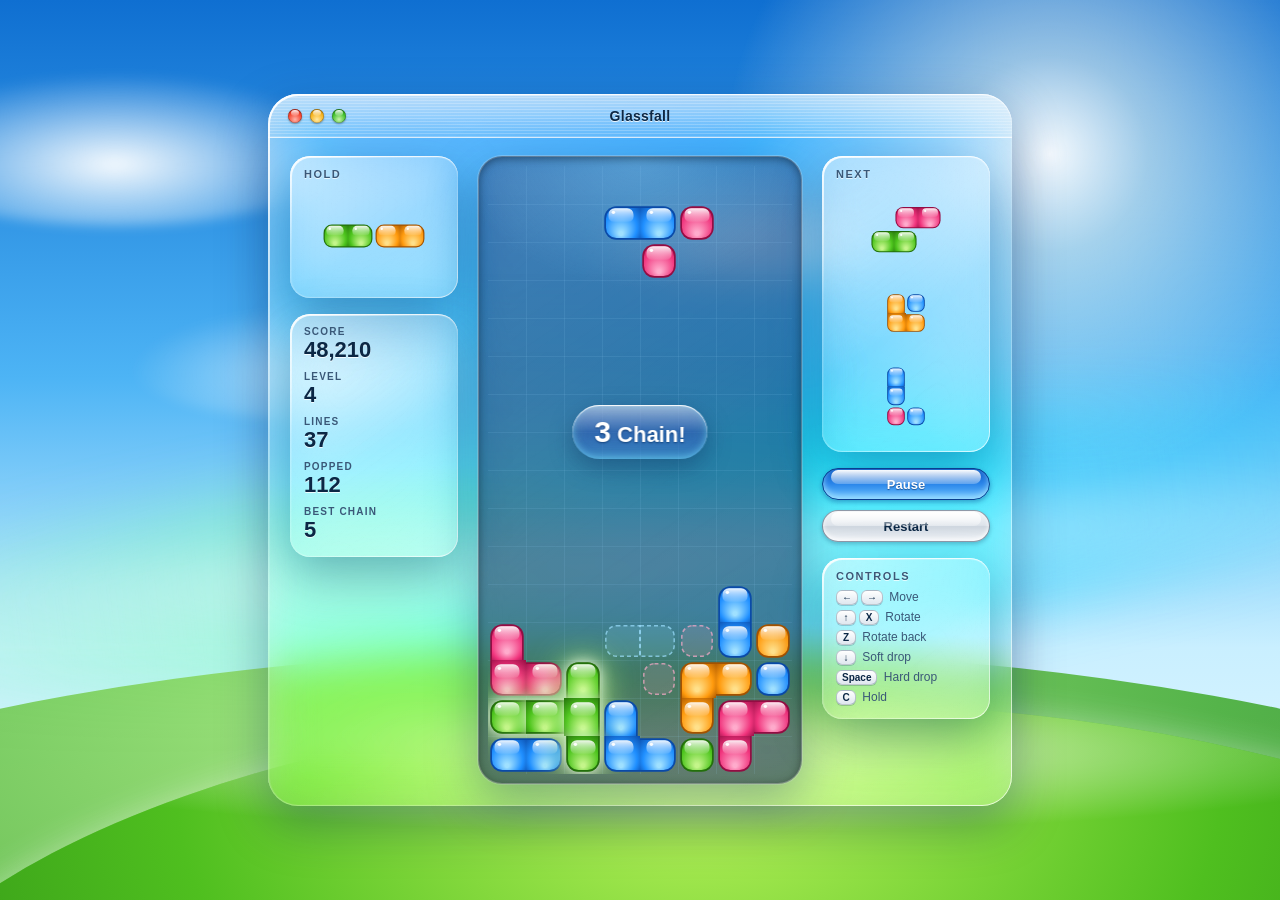
==== glassfall/index.html @ 0897be7c "Glassfall checkpoint 1: design notes and static visual mockup Co-Authored-By: Claude Opus 5.5 <norep" ====
<!DOCTYPE html>
<html lang="en">
<head>
  <meta charset="utf-8">
  <meta name="viewport" content="width=device-width, initial-scale=1, viewport-fit=cover">
  <title>Glassfall</title>
  <meta name="description" content="A glossy falling-block puzzle mixing Tetris lines with Puyo Puyo colour chains.">
  <link rel="stylesheet" href="css/styles.css">
</head>
<body>
  <!-- Frutiger Aero backdrop -->
  <div class="scenery" aria-hidden="true">
    <div class="sun"></div>
    <div class="cloud c1"></div>
    <div class="cloud c2"></div>
    <div class="cloud c3"></div>
    <div class="aurora a1"></div>
    <div class="aurora a2"></div>
    <div class="hill back"></div>
    <div class="hill front"></div>
    <div class="bubbles" id="bubbles"></div>
  </div>

  <main class="window glass" aria-label="Glassfall">
    <header class="titlebar">
      <div class="traffic" aria-hidden="true">
        <span class="light red"></span>
        <span class="light yellow"></span>
        <span class="light green"></span>
      </div>
      <h1>Glassfall</h1>
    </header>

    <div class="content">
      <aside class="side left">
        <section class="panel glass">
          <h2>Hold</h2>
          <canvas id="hold" class="preview"></canvas>
        </section>
        <section class="panel glass stats">
          <dl>
            <div><dt>Score</dt><dd id="score">48,210</dd></div>
            <div><dt>Level</dt><dd id="level">4</dd></div>
            <div><dt>Lines</dt><dd id="lines">37</dd></div>
            <div><dt>Popped</dt><dd id="popped">112</dd></div>
            <div><dt>Best chain</dt><dd id="best-chain">5</dd></div>
          </dl>
        </section>
      </aside>

      <div class="well">
        <canvas id="board"></canvas>
        <div class="chain-badge" id="chain-badge"><span class="n">3</span> Chain!</div>
      </div>

      <aside class="side right">
        <section class="panel glass">
          <h2>Next</h2>
          <canvas id="next" class="preview tall"></canvas>
        </section>
        <div class="buttons">
          <button class="aqua-btn primary" type="button">Pause</button>
          <button class="aqua-btn" type="button">Restart</button>
        </div>
        <section class="panel glass keys">
          <h2>Controls</h2>
          <ul>
            <li><kbd>←</kbd><kbd>→</kbd> Move</li>
            <li><kbd>↑</kbd><kbd>X</kbd> Rotate</li>
            <li><kbd>Z</kbd> Rotate back</li>
            <li><kbd>↓</kbd> Soft drop</li>
            <li><kbd>Space</kbd> Hard drop</li>
            <li><kbd>C</kbd> Hold</li>
          </ul>
        </section>
      </aside>
    </div>
  </main>

  <script src="js/render.js"></script>
  <script src="js/mockup.js"></script>
</body>
</html>
---- glassfall/css/styles.css ----
/* Glassfall — Aqua × Frutiger Aero × Liquid Glass */

:root {
  --ink: #0b2745;
  --ink-soft: #3a5878;
  --sky-top: #0f6fd1;
  --sky-mid: #4db4f5;
  --sky-low: #c9efff;
  --grass-hi: #b8f25a;
  --grass: #4fbf1f;
  --grass-deep: #1f7a12;
  --glass-fill: rgba(255, 255, 255, 0.22);
  --glass-fill-strong: rgba(255, 255, 255, 0.42);
  --glass-rim: rgba(255, 255, 255, 0.65);
  --well-fill: rgba(4, 28, 66, 0.58);
  --shadow: 0 18px 50px rgba(0, 38, 92, 0.35);
  --font: "Lucida Grande", "Lucida Sans Unicode", "Lucida Sans", "Helvetica Neue", Helvetica, Arial, sans-serif;
  --cell: 34px;
  --cols: 8;
  --rows: 16;
}

* { box-sizing: border-box; }

html, body {
  margin: 0;
  min-height: 100%;
}

body {
  font-family: var(--font);
  color: var(--ink);
  background: linear-gradient(180deg, var(--sky-top) 0%, var(--sky-mid) 42%, var(--sky-low) 72%, #eafaff 100%);
  min-height: 100vh;
  min-height: 100dvh;
  display: grid;
  place-items: center;
  padding: 24px 16px;
  overflow-x: hidden;
  -webkit-font-smoothing: antialiased;
}

/* ───────────────────────── Scenery ───────────────────────── */

.scenery {
  position: fixed;
  inset: 0;
  overflow: hidden;
  pointer-events: none;
  z-index: 0;
}

.sun {
  position: absolute;
  top: -18vmax;
  right: -12vmax;
  width: 60vmax;
  height: 60vmax;
  border-radius: 50%;
  background: radial-gradient(circle, rgba(255, 255, 255, 0.95) 0%, rgba(255, 255, 240, 0.55) 18%, rgba(255, 255, 255, 0) 60%);
}

.cloud {
  position: absolute;
  border-radius: 50%;
  background: radial-gradient(ellipse at 50% 60%, rgba(255, 255, 255, 0.95), rgba(255, 255, 255, 0) 70%);
  filter: blur(6px);
  animation: drift 90s linear infinite;
}
.cloud.c1 { top: 8%;  left: -10%; width: 38vw; height: 12vw; }
.cloud.c2 { top: 20%; left: 45%;  width: 26vw; height: 8vw;  animation-duration: 120s; opacity: 0.8; }
.cloud.c3 { top: 34%; left: 10%;  width: 30vw; height: 9vw;  animation-duration: 150s; opacity: 0.6; }

@keyframes drift {
  from { transform: translateX(-10vw); }
  to   { transform: translateX(30vw); }
}

.aurora {
  position: absolute;
  left: -20%;
  width: 140%;
  height: 26vh;
  border-radius: 50%;
  filter: blur(28px);
  mix-blend-mode: screen;
  opacity: 0.7;
}
.aurora.a1 {
  top: 48%;
  background: linear-gradient(90deg, rgba(0, 255, 200, 0), rgba(120, 255, 180, 0.8) 35%, rgba(0, 210, 255, 0.7) 65%, rgba(0, 255, 200, 0));
  transform: rotate(-7deg);
}
.aurora.a2 {
  top: 58%;
  background: linear-gradient(90deg, rgba(255, 255, 255, 0), rgba(255, 255, 255, 0.85) 50%, rgba(255, 255, 255, 0));
  transform: rotate(-4deg);
  height: 8vh;
}

.hill {
  position: absolute;
  left: 50%;
  border-radius: 50%;
  transform: translateX(-50%);
}
.hill.back {
  bottom: -62vh;
  width: 190vw;
  height: 90vh;
  background: radial-gradient(ellipse at 40% 8%, #9be36a 0%, #3fa92a 40%, #17651a 80%);
  opacity: 0.85;
}
.hill.front {
  bottom: -70vh;
  width: 150vw;
  height: 92vh;
  left: 62%;
  background:
    radial-gradient(ellipse 55% 14% at 45% 6%, rgba(255, 255, 255, 0.7), rgba(255, 255, 255, 0) 70%),
    radial-gradient(ellipse at 45% 10%, var(--grass-hi) 0%, var(--grass) 35%, var(--grass-deep) 75%);
  box-shadow: 0 -2px 30px rgba(255, 255, 255, 0.35);
}

.bubbles span {
  position: absolute;
  bottom: -80px;
  border-radius: 50%;
  background:
    radial-gradient(circle at 32% 28%, rgba(255, 255, 255, 0.95) 0 8%, rgba(255, 255, 255, 0) 16%),
    radial-gradient(circle at 50% 50%, rgba(255, 255, 255, 0) 58%, rgba(190, 240, 255, 0.35) 72%, rgba(255, 255, 255, 0.85) 100%);
  box-shadow: inset -3px -5px 10px rgba(120, 200, 255, 0.25);
  animation: rise linear infinite;
}

@keyframes rise {
  0%   { transform: translate(0, 0) scale(0.9); opacity: 0; }
  10%  { opacity: 1; }
  50%  { transform: translate(18px, -55vh) scale(1); }
  90%  { opacity: 1; }
  100% { transform: translate(-12px, -115vh) scale(1.05); opacity: 0; }
}

/* ───────────────────────── Liquid Glass ───────────────────────── */

.glass {
  position: relative;
  background: linear-gradient(145deg, rgba(255, 255, 255, 0.42), rgba(255, 255, 255, 0.14) 55%, rgba(255, 255, 255, 0.24));
  -webkit-backdrop-filter: blur(22px) saturate(170%);
  backdrop-filter: blur(22px) saturate(170%);
  box-shadow:
    var(--shadow),
    inset 0 1px 1px rgba(255, 255, 255, 0.9),
    inset 0 -1px 1px rgba(255, 255, 255, 0.25);
}

/* Specular rim: bright at top-left and bottom-right, fading between. */
.glass::after {
  content: "";
  position: absolute;
  inset: 0;
  border-radius: inherit;
  padding: 1.5px;
  background: linear-gradient(135deg, rgba(255, 255, 255, 0.95), rgba(255, 255, 255, 0.15) 30%, rgba(255, 255, 255, 0.05) 60%, rgba(255, 255, 255, 0.7));
  -webkit-mask: linear-gradient(#000 0 0) content-box, linear-gradient(#000 0 0);
  -webkit-mask-composite: xor;
  mask: linear-gradient(#000 0 0) content-box exclude, linear-gradient(#000 0 0);
  pointer-events: none;
}

/* ───────────────────────── Window ───────────────────────── */

.window {
  position: relative;
  z-index: 1;
  border-radius: 30px;
  padding: 0 22px 22px;
  max-width: 100%;
}

.titlebar {
  position: relative;
  display: flex;
  align-items: center;
  justify-content: center;
  height: 44px;
  margin: 0 -22px 18px;
  border-radius: 30px 30px 0 0;
  background:
    repeating-linear-gradient(180deg, rgba(255, 255, 255, 0.22) 0 1px, rgba(255, 255, 255, 0) 1px 3px),
    linear-gradient(180deg, rgba(255, 255, 255, 0.55), rgba(255, 255, 255, 0.12));
  border-bottom: 1px solid rgba(255, 255, 255, 0.45);
}

.titlebar h1 {
  margin: 0;
  font-size: 14px;
  font-weight: 700;
  letter-spacing: 0.02em;
  color: var(--ink);
  text-shadow: 0 1px 0 rgba(255, 255, 255, 0.8);
}

.traffic {
  position: absolute;
  left: 20px;
  display: flex;
  gap: 8px;
}

.light {
  width: 14px;
  height: 14px;
  border-radius: 50%;
  box-shadow: 0 1px 2px rgba(0, 0, 0, 0.35), inset 0 0 0 0.5px rgba(0, 0, 0, 0.35);
  position: relative;
}
.light::before {
  content: "";
  position: absolute;
  left: 3px;
  right: 3px;
  top: 1px;
  height: 6px;
  border-radius: 50%;
  background: linear-gradient(rgba(255, 255, 255, 0.95), rgba(255, 255, 255, 0.1));
}
.light.red    { background: radial-gradient(circle at 50% 75%, #ffb3a8, #f4442e 55%, #a3160a); }
.light.yellow { background: radial-gradient(circle at 50% 75%, #ffe9a3, #f6b21b 55%, #a36a00); }
.light.green  { background: radial-gradient(circle at 50% 75%, #c9f5a8, #3fbf2b 55%, #1c6e10); }

/* ───────────────────────── Layout ───────────────────────── */

.content {
  display: grid;
  grid-template-columns: 168px auto 168px;
  grid-template-areas: "left well right";
  gap: 20px;
  align-items: start;
}

.side { display: flex; flex-direction: column; gap: 16px; }
.side.left  { grid-area: left; }
.side.right { grid-area: right; }

.panel {
  border-radius: 20px;
  padding: 12px 14px 14px;
}

.panel h2 {
  margin: 0 0 8px;
  font-size: 11px;
  font-weight: 700;
  letter-spacing: 0.14em;
  text-transform: uppercase;
  color: var(--ink-soft);
  text-shadow: 0 1px 0 rgba(255, 255, 255, 0.7);
}

.preview {
  display: block;
  width: 100%;
  height: 96px;
}
.preview.tall { height: 250px; }

.stats dl { margin: 0; display: grid; gap: 8px; }
.stats dl > div { display: flex; flex-direction: column; }
.stats dt {
  font-size: 10px;
  font-weight: 700;
  letter-spacing: 0.12em;
  text-transform: uppercase;
  color: var(--ink-soft);
}
.stats dd {
  margin: 0;
  font-size: 22px;
  font-weight: 700;
  font-variant-numeric: tabular-nums;
  color: var(--ink);
  text-shadow: 0 1px 0 rgba(255, 255, 255, 0.8);
}

.keys ul {
  list-style: none;
  margin: 0;
  padding: 0;
  display: grid;
  gap: 5px;
  font-size: 12px;
  color: var(--ink-soft);
}
kbd {
  display: inline-block;
  min-width: 20px;
  padding: 1px 5px;
  margin-right: 3px;
  border-radius: 6px;
  font: 700 10px var(--font);
  text-align: center;
  color: var(--ink);
  background: linear-gradient(#ffffff, #dfe7ef);
  border: 1px solid rgba(11, 39, 69, 0.25);
  box-shadow: 0 1px 0 rgba(11, 39, 69, 0.2);
}

/* ───────────────────────── The well ───────────────────────── */

.well {
  grid-area: well;
  position: relative;
  padding: 10px;
  border-radius: 24px;
  background:
    radial-gradient(ellipse 80% 30% at 50% 0%, rgba(140, 220, 255, 0.35), rgba(140, 220, 255, 0) 70%),
    linear-gradient(180deg, rgba(10, 60, 130, 0.55), var(--well-fill));
  -webkit-backdrop-filter: blur(14px) saturate(160%);
  backdrop-filter: blur(14px) saturate(160%);
  box-shadow:
    var(--shadow),
    inset 0 2px 10px rgba(0, 0, 0, 0.45),
    inset 0 0 0 1px rgba(255, 255, 255, 0.35),
    0 0 0 1px rgba(255, 255, 255, 0.25);
}

#board {
  display: block;
  width: calc(var(--cell) * var(--cols));
  height: calc(var(--cell) * var(--rows));
  border-radius: 14px;
}

.chain-badge {
  position: absolute;
  left: 50%;
  top: 44%;
  transform: translate(-50%, -50%);
  padding: 10px 22px;
  border-radius: 999px;
  font-size: 22px;
  font-weight: 700;
  color: #fff;
  white-space: nowrap;
  text-shadow: 0 1px 2px rgba(0, 40, 90, 0.6);
  background: linear-gradient(180deg, rgba(255, 255, 255, 0.55), rgba(255, 255, 255, 0.12) 50%, rgba(120, 210, 255, 0.35));
  -webkit-backdrop-filter: blur(8px) saturate(200%);
  backdrop-filter: blur(8px) saturate(200%);
  box-shadow: 0 8px 24px rgba(0, 30, 80, 0.35), inset 0 1px 1px #fff, inset 0 -2px 6px rgba(120, 220, 255, 0.5);
}
.chain-badge .n { font-size: 30px; }

/* ───────────────────────── Aqua buttons ───────────────────────── */

.buttons { display: flex; flex-direction: column; gap: 10px; }

.aqua-btn {
  position: relative;
  overflow: hidden;
  height: 32px;
  padding: 0 22px;
  border-radius: 999px;
  border: 1px solid rgba(20, 40, 70, 0.45);
  font: 600 13px var(--font);
  color: var(--ink);
  cursor: pointer;
  background: linear-gradient(180deg, #f6f8fa 0%, #dde3ea 48%, #cfd7e0 52%, #f4f7fa 100%);
  box-shadow: 0 2px 4px rgba(0, 30, 70, 0.25), inset 0 -2px 4px rgba(255, 255, 255, 0.9);
}
.aqua-btn::before {
  content: "";
  position: absolute;
  left: 8px;
  right: 8px;
  top: 1px;
  height: 46%;
  border-radius: 999px;
  background: linear-gradient(180deg, rgba(255, 255, 255, 0.98), rgba(255, 255, 255, 0.25));
  pointer-events: none;
}
.aqua-btn.primary {
  color: #fff;
  text-shadow: 0 1px 1px rgba(0, 30, 80, 0.55);
  border-color: #0a3f8f;
  background: linear-gradient(180deg, #0b57c4 0%, #2a86ea 50%, #6cc2ff 100%);
  box-shadow: 0 2px 5px rgba(0, 50, 130, 0.4), inset 0 -3px 6px rgba(170, 230, 255, 0.8);
  animation: aqua-pulse 1.8s ease-in-out infinite;
}
.aqua-btn:active { filter: brightness(0.92); }
.aqua-btn:focus-visible { outline: 3px solid rgba(80, 180, 255, 0.8); outline-offset: 2px; }

@keyframes aqua-pulse {
  0%, 100% { filter: brightness(1) saturate(1); }
  50%      { filter: brightness(1.12) saturate(1.2); }
}

/* ───────────────────────── Small screens ───────────────────────── */

@media (max-width: 760px) {
  body { padding: 12px 8px; align-items: start; }
  .window { padding: 0 12px 14px; border-radius: 24px; }
  .titlebar { margin: 0 -12px 12px; border-radius: 24px 24px 0 0; height: 36px; }
  .traffic { left: 14px; }
  .content {
    grid-template-columns: 1fr 1fr;
    grid-template-areas:
      "left right"
      "well well";
    gap: 10px;
  }
  .well { justify-self: center; padding: 6px; border-radius: 18px; }
  .side { gap: 8px; }
  .panel { padding: 8px 10px; border-radius: 14px; }
  .preview, .preview.tall { height: 56px; }
  .stats dl { grid-template-columns: repeat(3, auto); gap: 2px 8px; }
  .stats dl > div:nth-child(n + 4) { display: none; }
  .stats dd { font-size: 15px; }
  .keys { display: none; }
  .buttons { flex-direction: row; }
  .aqua-btn { flex: 1; padding: 0 8px; height: 28px; font-size: 12px; }
  .chain-badge { font-size: 17px; }
  .chain-badge .n { font-size: 22px; }
}

@media (prefers-reduced-motion: reduce) {
  .cloud, .bubbles span, .aqua-btn.primary { animation: none; }
}
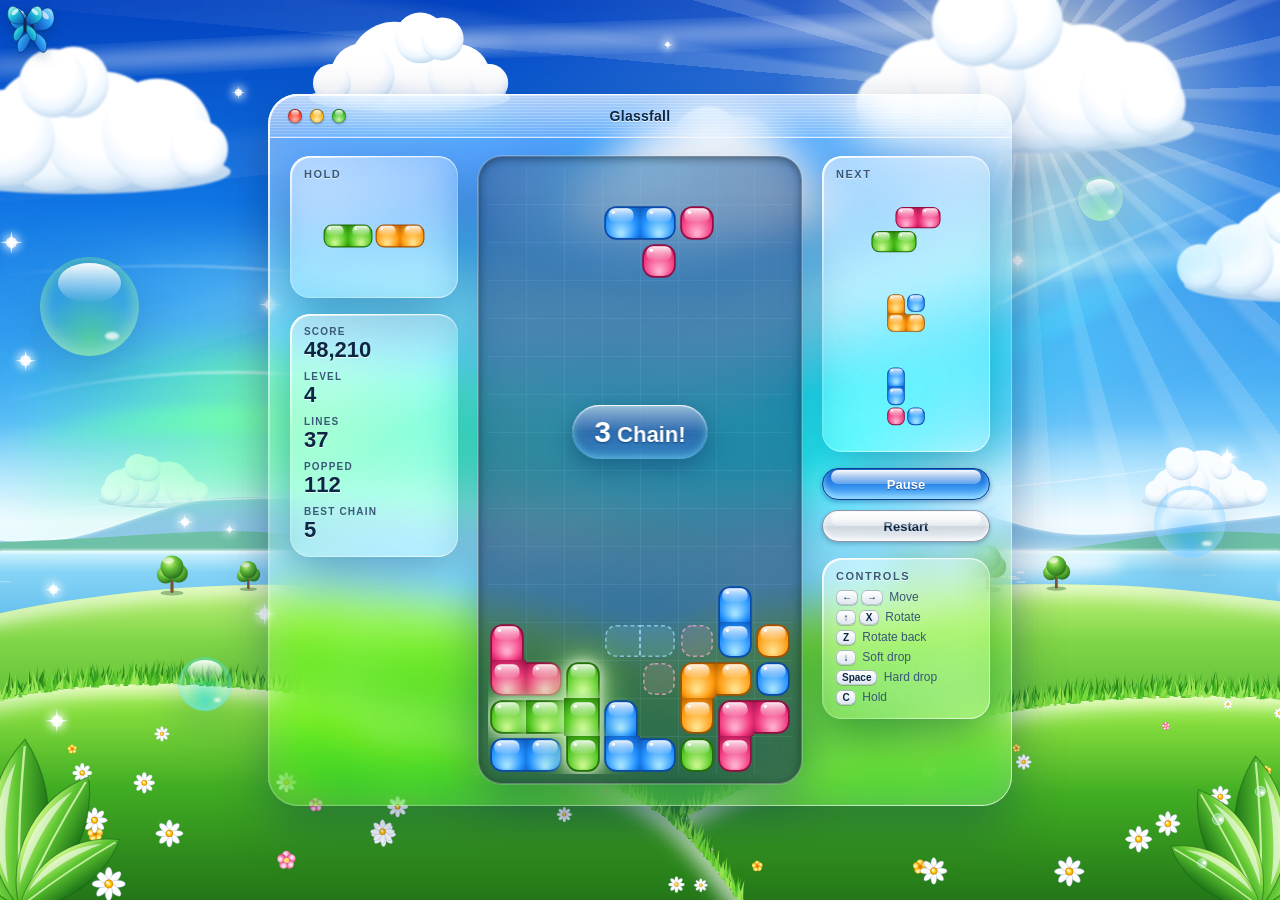
==== commit 786a0423: "Glassfall: richer Frutiger Aero scenery Replace the plain CSS backdrop with a generated scene that f" ====
--- a/glassfall/index.html
+++ b/glassfall/index.html
@@ -8,18 +8,8 @@
   <link rel="stylesheet" href="css/styles.css">
 </head>
 <body>
-  <!-- Frutiger Aero backdrop -->
-  <div class="scenery" aria-hidden="true">
-    <div class="sun"></div>
-    <div class="cloud c1"></div>
-    <div class="cloud c2"></div>
-    <div class="cloud c3"></div>
-    <div class="aurora a1"></div>
-    <div class="aurora a2"></div>
-    <div class="hill back"></div>
-    <div class="hill front"></div>
-    <div class="bubbles" id="bubbles"></div>
-  </div>
+  <!-- Frutiger Aero backdrop, generated by js/scenery.js -->
+  <div class="scenery" id="scenery" aria-hidden="true"></div>
 
   <main class="window glass" aria-label="Glassfall">
     <header class="titlebar">
@@ -77,6 +67,7 @@
     </div>
   </main>
 
+  <script src="js/scenery.js"></script>
   <script src="js/render.js"></script>
   <script src="js/mockup.js"></script>
 </body>
--- a/glassfall/css/styles.css
+++ b/glassfall/css/styles.css
@@ -50,87 +50,165 @@
   z-index: 0;
 }
 
-.sun {
-  position: absolute;
-  top: -18vmax;
-  right: -12vmax;
-  width: 60vmax;
-  height: 60vmax;
-  border-radius: 50%;
-  background: radial-gradient(circle, rgba(255, 255, 255, 0.95) 0%, rgba(255, 255, 240, 0.55) 18%, rgba(255, 255, 255, 0) 60%);
-}
-
-.cloud {
-  position: absolute;
-  border-radius: 50%;
-  background: radial-gradient(ellipse at 50% 60%, rgba(255, 255, 255, 0.95), rgba(255, 255, 255, 0) 70%);
-  filter: blur(6px);
-  animation: drift 90s linear infinite;
-}
-.cloud.c1 { top: 8%;  left: -10%; width: 38vw; height: 12vw; }
-.cloud.c2 { top: 20%; left: 45%;  width: 26vw; height: 8vw;  animation-duration: 120s; opacity: 0.8; }
-.cloud.c3 { top: 34%; left: 10%;  width: 30vw; height: 9vw;  animation-duration: 150s; opacity: 0.6; }
-
-@keyframes drift {
-  from { transform: translateX(-10vw); }
-  to   { transform: translateX(30vw); }
-}
+.scenery .layer {
+  position: absolute;
+  inset: 0;
+  width: 100%;
+  height: 100%;
+  display: block;
+}
+
+.clouds { overflow: visible; will-change: transform; }
+.clouds.near { animation: drift-near 150s ease-in-out infinite alternate; }
+.clouds.far  { animation: drift-far 220s ease-in-out infinite alternate; }
+
+@keyframes drift-near {
+  from { transform: translateX(-4%); }
+  to   { transform: translateX(4%); }
+}
+@keyframes drift-far {
+  from { transform: translateX(2%); }
+  to   { transform: translateX(-2%); }
+}
+
+.rays {
+  position: absolute;
+  border-radius: 50%;
+  background: repeating-conic-gradient(from 0deg, rgba(255, 255, 255, 0.26) 0deg 2.5deg, rgba(255, 255, 255, 0) 4deg 11deg);
+  -webkit-mask: radial-gradient(circle, #000 2%, rgba(0, 0, 0, 0.55) 16%, rgba(0, 0, 0, 0) 48%);
+  mask: radial-gradient(circle, #000 2%, rgba(0, 0, 0, 0.55) 16%, rgba(0, 0, 0, 0) 48%);
+  animation: spin 240s linear infinite;
+  will-change: transform;
+}
+
+@keyframes spin { to { transform: rotate(360deg); } }
 
 .aurora {
-  position: absolute;
-  left: -20%;
-  width: 140%;
-  height: 26vh;
-  border-radius: 50%;
-  filter: blur(28px);
+  transform-origin: 50% 55%;
+  animation: aurora-breathe 16s ease-in-out infinite alternate;
+  will-change: transform, opacity;
+}
+
+@keyframes aurora-breathe {
+  from { transform: translateY(0) scaleY(1); opacity: 0.8; }
+  to   { transform: translateY(-1.2%) scaleY(1.08); opacity: 1; }
+}
+
+/* Glass orbs */
+.orb {
+  position: absolute;
+  border-radius: 50%;
+  background:
+    radial-gradient(circle at 50% 84%, rgba(var(--c), 0.6), rgba(var(--c), 0) 52%),
+    radial-gradient(circle, rgba(var(--c), 0.1) 52%, rgba(var(--c), 0.5) 82%, rgba(255, 255, 255, 0.8) 98%, rgba(255, 255, 255, 0) 100%);
+  box-shadow: 0 18px 40px rgba(0, 60, 120, 0.18), inset 0 -6px 18px rgba(255, 255, 255, 0.35);
+  animation: bob 7s ease-in-out infinite alternate;
+  will-change: transform;
+}
+.orb::before {
+  content: "";
+  position: absolute;
+  left: 18%;
+  top: 6%;
+  width: 64%;
+  height: 40%;
+  border-radius: 50%;
+  background: linear-gradient(180deg, rgba(255, 255, 255, 0.95), rgba(255, 255, 255, 0));
+}
+.orb::after {
+  content: "";
+  position: absolute;
+  right: 20%;
+  bottom: 16%;
+  width: 14%;
+  height: 8%;
+  border-radius: 50%;
+  background: rgba(255, 255, 255, 0.75);
+  filter: blur(1px);
+}
+
+@keyframes bob {
+  from { transform: translateY(0); }
+  to   { transform: translateY(-3vh); }
+}
+
+/* Lens flare */
+.flare {
+  position: absolute;
+  border-radius: 50%;
+  transform: translate(-50%, -50%);
+  background: radial-gradient(circle, rgba(var(--c), calc(var(--a) * 0.4)) 0%, rgba(var(--c), var(--a)) 70%, rgba(var(--c), 0) 100%);
   mix-blend-mode: screen;
-  opacity: 0.7;
-}
-.aurora.a1 {
-  top: 48%;
-  background: linear-gradient(90deg, rgba(0, 255, 200, 0), rgba(120, 255, 180, 0.8) 35%, rgba(0, 210, 255, 0.7) 65%, rgba(0, 255, 200, 0));
-  transform: rotate(-7deg);
-}
-.aurora.a2 {
-  top: 58%;
-  background: linear-gradient(90deg, rgba(255, 255, 255, 0), rgba(255, 255, 255, 0.85) 50%, rgba(255, 255, 255, 0));
-  transform: rotate(-4deg);
-  height: 8vh;
-}
-
-.hill {
-  position: absolute;
-  left: 50%;
-  border-radius: 50%;
-  transform: translateX(-50%);
-}
-.hill.back {
-  bottom: -62vh;
-  width: 190vw;
-  height: 90vh;
-  background: radial-gradient(ellipse at 40% 8%, #9be36a 0%, #3fa92a 40%, #17651a 80%);
-  opacity: 0.85;
-}
-.hill.front {
-  bottom: -70vh;
-  width: 150vw;
-  height: 92vh;
-  left: 62%;
+}
+
+/* Sparkles: a four-point star with a soft halo */
+.sparkle {
+  position: absolute;
+  animation: twinkle 3s ease-in-out infinite;
+  will-change: transform, opacity;
+}
+.sparkle::before,
+.sparkle::after {
+  content: "";
+  position: absolute;
+  inset: 0;
+}
+.sparkle::before {
+  background: radial-gradient(circle, #fff 0 18%, rgba(255, 255, 255, 0.9) 30%, rgba(210, 245, 255, 0.8) 60%);
+  clip-path: polygon(50% 0, 57% 43%, 100% 50%, 57% 57%, 50% 100%, 43% 57%, 0 50%, 43% 43%);
+}
+.sparkle::after {
+  inset: 25%;
+  border-radius: 50%;
+  background: rgba(255, 255, 255, 0.9);
+  box-shadow: 0 0 8px 3px rgba(255, 255, 255, 0.7);
+}
+
+@keyframes twinkle {
+  0%, 100% { opacity: 0; transform: scale(0.3) rotate(0deg); }
+  50%      { opacity: 1; transform: scale(1) rotate(45deg); }
+}
+
+/* Butterflies */
+.butterfly {
+  position: absolute;
+  left: 0;
+  top: 0;
+  width: 64px;
+  height: 60px;
+  filter: drop-shadow(0 6px 6px rgba(0, 50, 100, 0.25));
+  will-change: transform;
+}
+.butterfly.bf1 { animation: flight-1 34s ease-in-out infinite; }
+.butterfly.bf2 { animation: flight-2 41s ease-in-out infinite; width: 50px; height: 47px; }
+
+@keyframes flight-1 {
+  0%   { transform: translate(5vw, 62vh) rotate(-8deg); }
+  20%  { transform: translate(13vw, 47vh) rotate(10deg); }
+  40%  { transform: translate(21vw, 58vh) rotate(-4deg); }
+  60%  { transform: translate(15vw, 72vh) rotate(12deg); }
+  80%  { transform: translate(7vw, 54vh) rotate(-10deg); }
+  100% { transform: translate(5vw, 62vh) rotate(-8deg); }
+}
+@keyframes flight-2 {
+  0%   { transform: translate(88vw, 30vh) rotate(6deg); }
+  25%  { transform: translate(80vw, 44vh) rotate(-8deg); }
+  50%  { transform: translate(92vw, 56vh) rotate(4deg); }
+  75%  { transform: translate(84vw, 18vh) rotate(-6deg); }
+  100% { transform: translate(88vw, 30vh) rotate(6deg); }
+}
+
+/* Soap bubbles with an iridescent film */
+.bubbles span {
+  position: absolute;
+  bottom: -80px;
+  border-radius: 50%;
   background:
-    radial-gradient(ellipse 55% 14% at 45% 6%, rgba(255, 255, 255, 0.7), rgba(255, 255, 255, 0) 70%),
-    radial-gradient(ellipse at 45% 10%, var(--grass-hi) 0%, var(--grass) 35%, var(--grass-deep) 75%);
-  box-shadow: 0 -2px 30px rgba(255, 255, 255, 0.35);
-}
-
-.bubbles span {
-  position: absolute;
-  bottom: -80px;
-  border-radius: 50%;
-  background:
-    radial-gradient(circle at 32% 28%, rgba(255, 255, 255, 0.95) 0 8%, rgba(255, 255, 255, 0) 16%),
-    radial-gradient(circle at 50% 50%, rgba(255, 255, 255, 0) 58%, rgba(190, 240, 255, 0.35) 72%, rgba(255, 255, 255, 0.85) 100%);
-  box-shadow: inset -3px -5px 10px rgba(120, 200, 255, 0.25);
+    radial-gradient(circle at 31% 27%, rgba(255, 255, 255, 0.95) 0 7%, rgba(255, 255, 255, 0) 14%),
+    radial-gradient(circle at 70% 76%, rgba(255, 255, 255, 0.55) 0 4%, rgba(255, 255, 255, 0) 9%),
+    radial-gradient(circle, rgba(255, 255, 255, 0) 58%, rgba(255, 180, 235, 0.3) 68%, rgba(150, 240, 255, 0.45) 79%, rgba(255, 250, 180, 0.35) 88%, rgba(255, 255, 255, 0.85) 97%, rgba(255, 255, 255, 0) 100%);
   animation: rise linear infinite;
+  will-change: transform, opacity;
 }
 
 @keyframes rise {
@@ -424,5 +502,6 @@
 }
 
 @media (prefers-reduced-motion: reduce) {
-  .cloud, .bubbles span, .aqua-btn.primary { animation: none; }
-}
+  .clouds, .rays, .aurora, .orb, .sparkle, .butterfly, .bubbles span, .aqua-btn.primary { animation: none; }
+  .butterfly, .bubbles { display: none; }
+}
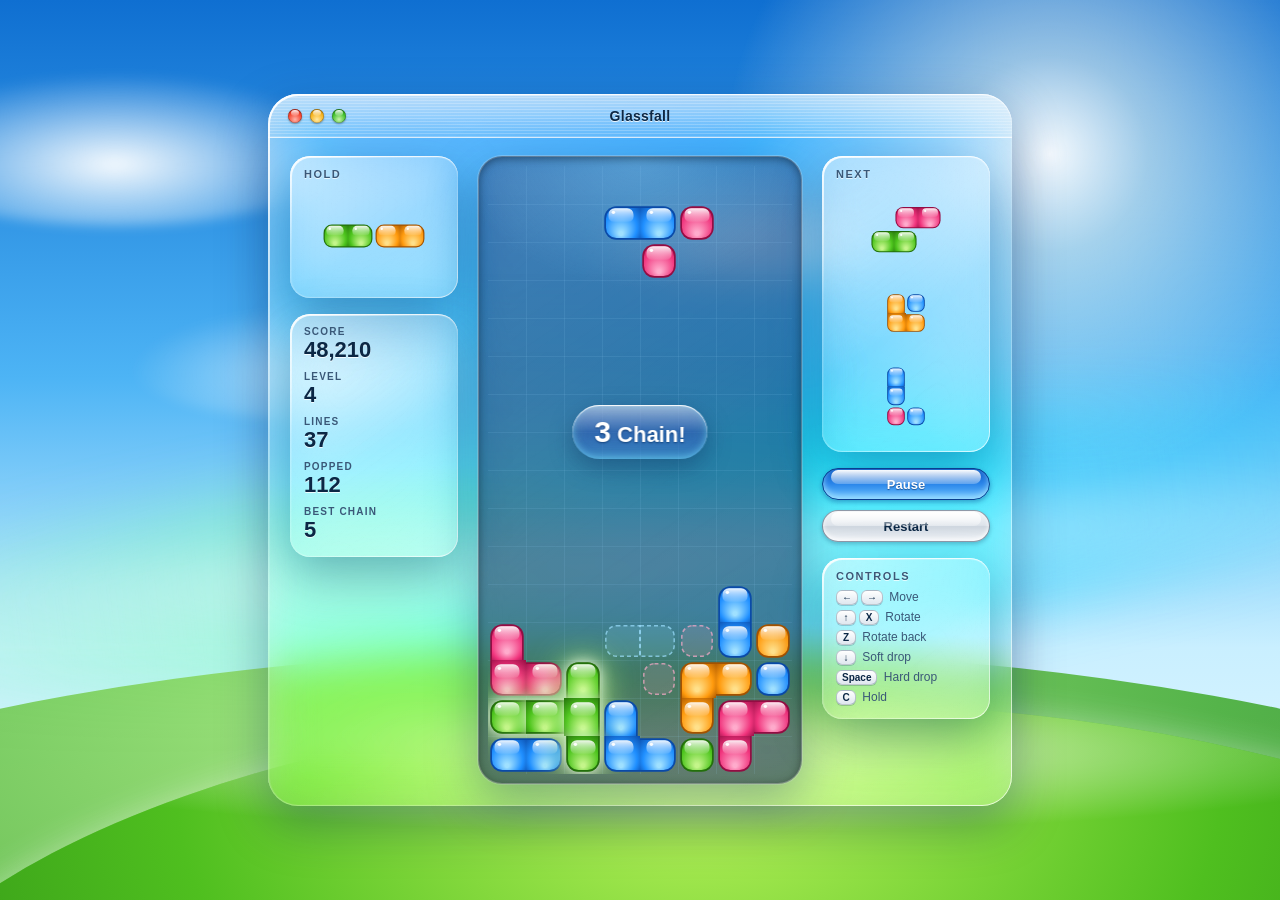
==== commit 097cb427: "Revert to the original Glassfall backdrop The generated Frutiger Aero scenery was too busy; go back " ====
--- a/glassfall/index.html
+++ b/glassfall/index.html
@@ -8,8 +8,18 @@
   <link rel="stylesheet" href="css/styles.css">
 </head>
 <body>
-  <!-- Frutiger Aero backdrop, generated by js/scenery.js -->
-  <div class="scenery" id="scenery" aria-hidden="true"></div>
+  <!-- Frutiger Aero backdrop -->
+  <div class="scenery" aria-hidden="true">
+    <div class="sun"></div>
+    <div class="cloud c1"></div>
+    <div class="cloud c2"></div>
+    <div class="cloud c3"></div>
+    <div class="aurora a1"></div>
+    <div class="aurora a2"></div>
+    <div class="hill back"></div>
+    <div class="hill front"></div>
+    <div class="bubbles" id="bubbles"></div>
+  </div>
 
   <main class="window glass" aria-label="Glassfall">
     <header class="titlebar">
@@ -67,7 +77,6 @@
     </div>
   </main>
 
-  <script src="js/scenery.js"></script>
   <script src="js/render.js"></script>
   <script src="js/mockup.js"></script>
 </body>
--- a/glassfall/css/styles.css
+++ b/glassfall/css/styles.css
@@ -50,165 +50,87 @@
   z-index: 0;
 }
 
-.scenery .layer {
-  position: absolute;
-  inset: 0;
-  width: 100%;
-  height: 100%;
-  display: block;
-}
-
-.clouds { overflow: visible; will-change: transform; }
-.clouds.near { animation: drift-near 150s ease-in-out infinite alternate; }
-.clouds.far  { animation: drift-far 220s ease-in-out infinite alternate; }
-
-@keyframes drift-near {
-  from { transform: translateX(-4%); }
-  to   { transform: translateX(4%); }
-}
-@keyframes drift-far {
-  from { transform: translateX(2%); }
-  to   { transform: translateX(-2%); }
-}
-
-.rays {
-  position: absolute;
-  border-radius: 50%;
-  background: repeating-conic-gradient(from 0deg, rgba(255, 255, 255, 0.26) 0deg 2.5deg, rgba(255, 255, 255, 0) 4deg 11deg);
-  -webkit-mask: radial-gradient(circle, #000 2%, rgba(0, 0, 0, 0.55) 16%, rgba(0, 0, 0, 0) 48%);
-  mask: radial-gradient(circle, #000 2%, rgba(0, 0, 0, 0.55) 16%, rgba(0, 0, 0, 0) 48%);
-  animation: spin 240s linear infinite;
-  will-change: transform;
-}
-
-@keyframes spin { to { transform: rotate(360deg); } }
+.sun {
+  position: absolute;
+  top: -18vmax;
+  right: -12vmax;
+  width: 60vmax;
+  height: 60vmax;
+  border-radius: 50%;
+  background: radial-gradient(circle, rgba(255, 255, 255, 0.95) 0%, rgba(255, 255, 240, 0.55) 18%, rgba(255, 255, 255, 0) 60%);
+}
+
+.cloud {
+  position: absolute;
+  border-radius: 50%;
+  background: radial-gradient(ellipse at 50% 60%, rgba(255, 255, 255, 0.95), rgba(255, 255, 255, 0) 70%);
+  filter: blur(6px);
+  animation: drift 90s linear infinite;
+}
+.cloud.c1 { top: 8%;  left: -10%; width: 38vw; height: 12vw; }
+.cloud.c2 { top: 20%; left: 45%;  width: 26vw; height: 8vw;  animation-duration: 120s; opacity: 0.8; }
+.cloud.c3 { top: 34%; left: 10%;  width: 30vw; height: 9vw;  animation-duration: 150s; opacity: 0.6; }
+
+@keyframes drift {
+  from { transform: translateX(-10vw); }
+  to   { transform: translateX(30vw); }
+}
 
 .aurora {
-  transform-origin: 50% 55%;
-  animation: aurora-breathe 16s ease-in-out infinite alternate;
-  will-change: transform, opacity;
-}
-
-@keyframes aurora-breathe {
-  from { transform: translateY(0) scaleY(1); opacity: 0.8; }
-  to   { transform: translateY(-1.2%) scaleY(1.08); opacity: 1; }
-}
-
-/* Glass orbs */
-.orb {
-  position: absolute;
-  border-radius: 50%;
+  position: absolute;
+  left: -20%;
+  width: 140%;
+  height: 26vh;
+  border-radius: 50%;
+  filter: blur(28px);
+  mix-blend-mode: screen;
+  opacity: 0.7;
+}
+.aurora.a1 {
+  top: 48%;
+  background: linear-gradient(90deg, rgba(0, 255, 200, 0), rgba(120, 255, 180, 0.8) 35%, rgba(0, 210, 255, 0.7) 65%, rgba(0, 255, 200, 0));
+  transform: rotate(-7deg);
+}
+.aurora.a2 {
+  top: 58%;
+  background: linear-gradient(90deg, rgba(255, 255, 255, 0), rgba(255, 255, 255, 0.85) 50%, rgba(255, 255, 255, 0));
+  transform: rotate(-4deg);
+  height: 8vh;
+}
+
+.hill {
+  position: absolute;
+  left: 50%;
+  border-radius: 50%;
+  transform: translateX(-50%);
+}
+.hill.back {
+  bottom: -62vh;
+  width: 190vw;
+  height: 90vh;
+  background: radial-gradient(ellipse at 40% 8%, #9be36a 0%, #3fa92a 40%, #17651a 80%);
+  opacity: 0.85;
+}
+.hill.front {
+  bottom: -70vh;
+  width: 150vw;
+  height: 92vh;
+  left: 62%;
   background:
-    radial-gradient(circle at 50% 84%, rgba(var(--c), 0.6), rgba(var(--c), 0) 52%),
-    radial-gradient(circle, rgba(var(--c), 0.1) 52%, rgba(var(--c), 0.5) 82%, rgba(255, 255, 255, 0.8) 98%, rgba(255, 255, 255, 0) 100%);
-  box-shadow: 0 18px 40px rgba(0, 60, 120, 0.18), inset 0 -6px 18px rgba(255, 255, 255, 0.35);
-  animation: bob 7s ease-in-out infinite alternate;
-  will-change: transform;
-}
-.orb::before {
-  content: "";
-  position: absolute;
-  left: 18%;
-  top: 6%;
-  width: 64%;
-  height: 40%;
-  border-radius: 50%;
-  background: linear-gradient(180deg, rgba(255, 255, 255, 0.95), rgba(255, 255, 255, 0));
-}
-.orb::after {
-  content: "";
-  position: absolute;
-  right: 20%;
-  bottom: 16%;
-  width: 14%;
-  height: 8%;
-  border-radius: 50%;
-  background: rgba(255, 255, 255, 0.75);
-  filter: blur(1px);
-}
-
-@keyframes bob {
-  from { transform: translateY(0); }
-  to   { transform: translateY(-3vh); }
-}
-
-/* Lens flare */
-.flare {
-  position: absolute;
-  border-radius: 50%;
-  transform: translate(-50%, -50%);
-  background: radial-gradient(circle, rgba(var(--c), calc(var(--a) * 0.4)) 0%, rgba(var(--c), var(--a)) 70%, rgba(var(--c), 0) 100%);
-  mix-blend-mode: screen;
-}
-
-/* Sparkles: a four-point star with a soft halo */
-.sparkle {
-  position: absolute;
-  animation: twinkle 3s ease-in-out infinite;
-  will-change: transform, opacity;
-}
-.sparkle::before,
-.sparkle::after {
-  content: "";
-  position: absolute;
-  inset: 0;
-}
-.sparkle::before {
-  background: radial-gradient(circle, #fff 0 18%, rgba(255, 255, 255, 0.9) 30%, rgba(210, 245, 255, 0.8) 60%);
-  clip-path: polygon(50% 0, 57% 43%, 100% 50%, 57% 57%, 50% 100%, 43% 57%, 0 50%, 43% 43%);
-}
-.sparkle::after {
-  inset: 25%;
-  border-radius: 50%;
-  background: rgba(255, 255, 255, 0.9);
-  box-shadow: 0 0 8px 3px rgba(255, 255, 255, 0.7);
-}
-
-@keyframes twinkle {
-  0%, 100% { opacity: 0; transform: scale(0.3) rotate(0deg); }
-  50%      { opacity: 1; transform: scale(1) rotate(45deg); }
-}
-
-/* Butterflies */
-.butterfly {
-  position: absolute;
-  left: 0;
-  top: 0;
-  width: 64px;
-  height: 60px;
-  filter: drop-shadow(0 6px 6px rgba(0, 50, 100, 0.25));
-  will-change: transform;
-}
-.butterfly.bf1 { animation: flight-1 34s ease-in-out infinite; }
-.butterfly.bf2 { animation: flight-2 41s ease-in-out infinite; width: 50px; height: 47px; }
-
-@keyframes flight-1 {
-  0%   { transform: translate(5vw, 62vh) rotate(-8deg); }
-  20%  { transform: translate(13vw, 47vh) rotate(10deg); }
-  40%  { transform: translate(21vw, 58vh) rotate(-4deg); }
-  60%  { transform: translate(15vw, 72vh) rotate(12deg); }
-  80%  { transform: translate(7vw, 54vh) rotate(-10deg); }
-  100% { transform: translate(5vw, 62vh) rotate(-8deg); }
-}
-@keyframes flight-2 {
-  0%   { transform: translate(88vw, 30vh) rotate(6deg); }
-  25%  { transform: translate(80vw, 44vh) rotate(-8deg); }
-  50%  { transform: translate(92vw, 56vh) rotate(4deg); }
-  75%  { transform: translate(84vw, 18vh) rotate(-6deg); }
-  100% { transform: translate(88vw, 30vh) rotate(6deg); }
-}
-
-/* Soap bubbles with an iridescent film */
+    radial-gradient(ellipse 55% 14% at 45% 6%, rgba(255, 255, 255, 0.7), rgba(255, 255, 255, 0) 70%),
+    radial-gradient(ellipse at 45% 10%, var(--grass-hi) 0%, var(--grass) 35%, var(--grass-deep) 75%);
+  box-shadow: 0 -2px 30px rgba(255, 255, 255, 0.35);
+}
+
 .bubbles span {
   position: absolute;
   bottom: -80px;
   border-radius: 50%;
   background:
-    radial-gradient(circle at 31% 27%, rgba(255, 255, 255, 0.95) 0 7%, rgba(255, 255, 255, 0) 14%),
-    radial-gradient(circle at 70% 76%, rgba(255, 255, 255, 0.55) 0 4%, rgba(255, 255, 255, 0) 9%),
-    radial-gradient(circle, rgba(255, 255, 255, 0) 58%, rgba(255, 180, 235, 0.3) 68%, rgba(150, 240, 255, 0.45) 79%, rgba(255, 250, 180, 0.35) 88%, rgba(255, 255, 255, 0.85) 97%, rgba(255, 255, 255, 0) 100%);
+    radial-gradient(circle at 32% 28%, rgba(255, 255, 255, 0.95) 0 8%, rgba(255, 255, 255, 0) 16%),
+    radial-gradient(circle at 50% 50%, rgba(255, 255, 255, 0) 58%, rgba(190, 240, 255, 0.35) 72%, rgba(255, 255, 255, 0.85) 100%);
+  box-shadow: inset -3px -5px 10px rgba(120, 200, 255, 0.25);
   animation: rise linear infinite;
-  will-change: transform, opacity;
 }
 
 @keyframes rise {
@@ -502,6 +424,5 @@
 }
 
 @media (prefers-reduced-motion: reduce) {
-  .clouds, .rays, .aurora, .orb, .sparkle, .butterfly, .bubbles span, .aqua-btn.primary { animation: none; }
-  .butterfly, .bubbles { display: none; }
-}
+  .cloud, .bubbles span, .aqua-btn.primary { animation: none; }
+}
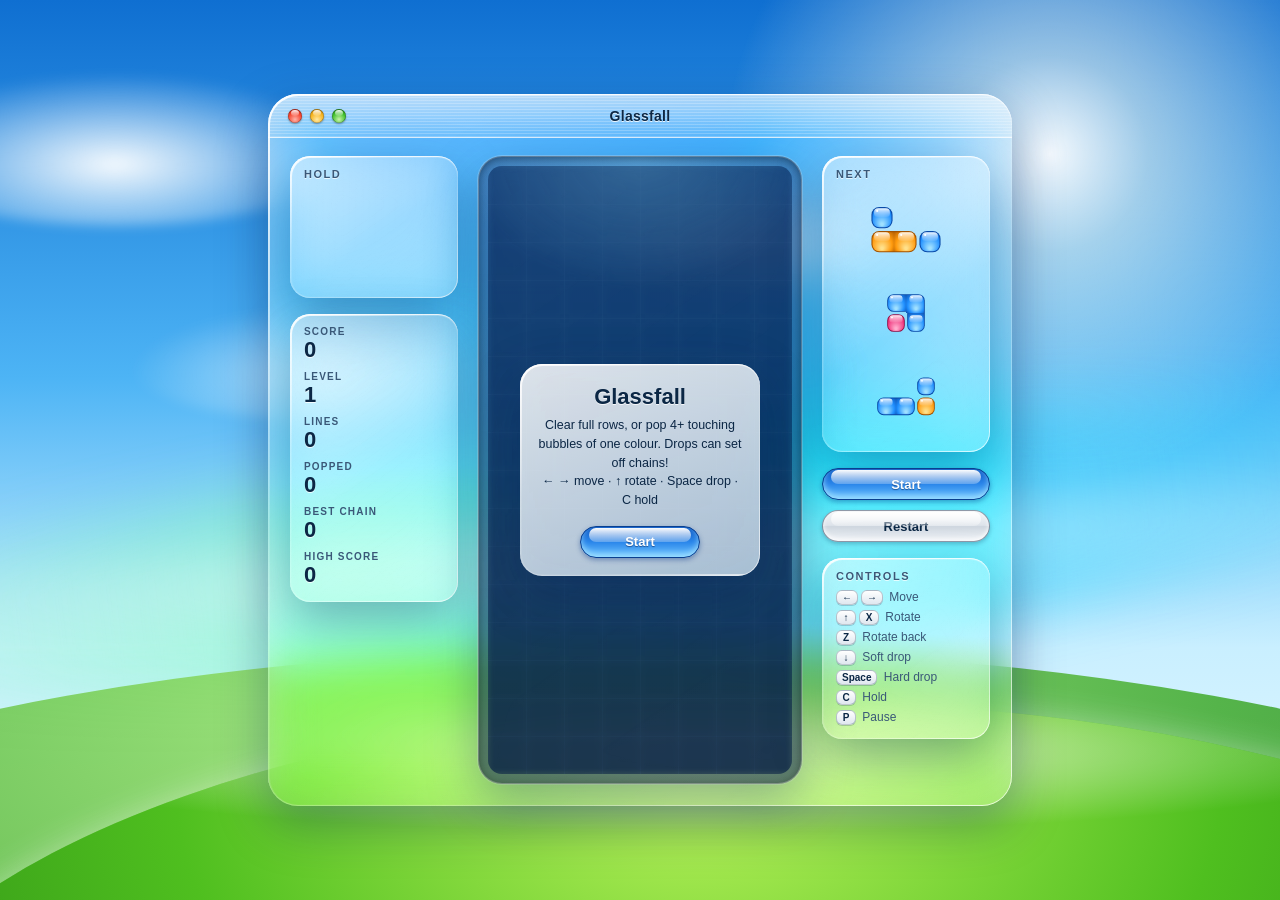
==== commit 66542b4e: "Glassfall checkpoint 2: playable core - Rules engine (js/game.js): 7-bag tetrominoes painted in two " ====
--- a/glassfall/index.html
+++ b/glassfall/index.html
@@ -39,18 +39,26 @@
         </section>
         <section class="panel glass stats">
           <dl>
-            <div><dt>Score</dt><dd id="score">48,210</dd></div>
-            <div><dt>Level</dt><dd id="level">4</dd></div>
-            <div><dt>Lines</dt><dd id="lines">37</dd></div>
-            <div><dt>Popped</dt><dd id="popped">112</dd></div>
-            <div><dt>Best chain</dt><dd id="best-chain">5</dd></div>
+            <div><dt>Score</dt><dd id="score">0</dd></div>
+            <div><dt>Level</dt><dd id="level">1</dd></div>
+            <div><dt>Lines</dt><dd id="lines">0</dd></div>
+            <div><dt>Popped</dt><dd id="popped">0</dd></div>
+            <div><dt>Best chain</dt><dd id="best-chain">0</dd></div>
+            <div><dt>High score</dt><dd id="high-score">0</dd></div>
           </dl>
         </section>
       </aside>
 
-      <div class="well">
-        <canvas id="board"></canvas>
-        <div class="chain-badge" id="chain-badge"><span class="n">3</span> Chain!</div>
+      <div class="well" id="well">
+        <canvas id="board" aria-label="Game board"></canvas>
+        <div class="chain-badge" id="chain-badge" aria-live="polite"></div>
+        <div class="overlay" id="overlay">
+          <div class="overlay-card glass">
+            <h2 id="overlay-title">Glassfall</h2>
+            <p id="overlay-text"></p>
+            <button class="aqua-btn primary" type="button" id="overlay-btn">Start</button>
+          </div>
+        </div>
       </div>
 
       <aside class="side right">
@@ -59,8 +67,8 @@
           <canvas id="next" class="preview tall"></canvas>
         </section>
         <div class="buttons">
-          <button class="aqua-btn primary" type="button">Pause</button>
-          <button class="aqua-btn" type="button">Restart</button>
+          <button class="aqua-btn primary" type="button" id="btn-primary">Start</button>
+          <button class="aqua-btn" type="button" id="btn-restart">Restart</button>
         </div>
         <section class="panel glass keys">
           <h2>Controls</h2>
@@ -71,6 +79,7 @@
             <li><kbd>↓</kbd> Soft drop</li>
             <li><kbd>Space</kbd> Hard drop</li>
             <li><kbd>C</kbd> Hold</li>
+            <li><kbd>P</kbd> Pause</li>
           </ul>
         </section>
       </aside>
@@ -78,6 +87,7 @@
   </main>
 
   <script src="js/render.js"></script>
-  <script src="js/mockup.js"></script>
+  <script src="js/game.js"></script>
+  <script src="js/main.js"></script>
 </body>
 </html>
--- a/glassfall/css/styles.css
+++ b/glassfall/css/styles.css
@@ -311,6 +311,9 @@
 .well {
   grid-area: well;
   position: relative;
+  touch-action: none;
+  -webkit-user-select: none;
+  user-select: none;
   padding: 10px;
   border-radius: 24px;
   background:
@@ -335,7 +338,9 @@
 .chain-badge {
   position: absolute;
   left: 50%;
-  top: 44%;
+  top: 38%;
+  opacity: 0;
+  pointer-events: none;
   transform: translate(-50%, -50%);
   padding: 10px 22px;
   border-radius: 999px;
@@ -350,6 +355,52 @@
   box-shadow: 0 8px 24px rgba(0, 30, 80, 0.35), inset 0 1px 1px #fff, inset 0 -2px 6px rgba(120, 220, 255, 0.5);
 }
 .chain-badge .n { font-size: 30px; }
+.chain-badge.show { animation: badge-pop 1.25s ease-out forwards; }
+
+@keyframes badge-pop {
+  0%   { opacity: 0; transform: translate(-50%, -50%) scale(0.5); }
+  14%  { opacity: 1; transform: translate(-50%, -50%) scale(1.1); }
+  24%  { transform: translate(-50%, -50%) scale(1); }
+  72%  { opacity: 1; transform: translate(-50%, -50%) scale(1); }
+  100% { opacity: 0; transform: translate(-50%, -80%) scale(0.96); }
+}
+
+/* Start / pause / game-over card over the board */
+.overlay {
+  position: absolute;
+  inset: 10px;
+  display: grid;
+  place-items: center;
+  border-radius: 14px;
+  background: rgba(4, 28, 66, 0.35);
+  -webkit-backdrop-filter: blur(3px);
+  backdrop-filter: blur(3px);
+}
+.overlay[hidden] { display: none; }
+
+.overlay-card.glass {
+  background: linear-gradient(160deg, rgba(255, 255, 255, 0.86), rgba(225, 244, 255, 0.72));
+}
+.overlay-card {
+  width: min(86%, 240px);
+  padding: 20px 18px 18px;
+  border-radius: 22px;
+  text-align: center;
+}
+.overlay-card h2 {
+  margin: 0 0 6px;
+  font-size: 22px;
+  color: var(--ink);
+  text-shadow: 0 1px 0 rgba(255, 255, 255, 0.8);
+}
+.overlay-card p {
+  margin: 0 0 16px;
+  font-size: 12.5px;
+  line-height: 1.5;
+  color: var(--ink);
+}
+.overlay-card p:empty { display: none; }
+.overlay-card .aqua-btn { min-width: 120px; }
 
 /* ───────────────────────── Aqua buttons ───────────────────────── */
 
@@ -420,6 +471,7 @@
   .buttons { flex-direction: row; }
   .aqua-btn { flex: 1; padding: 0 8px; height: 28px; font-size: 12px; }
   .chain-badge { font-size: 17px; }
+  .overlay { inset: 6px; }
   .chain-badge .n { font-size: 22px; }
 }
 
